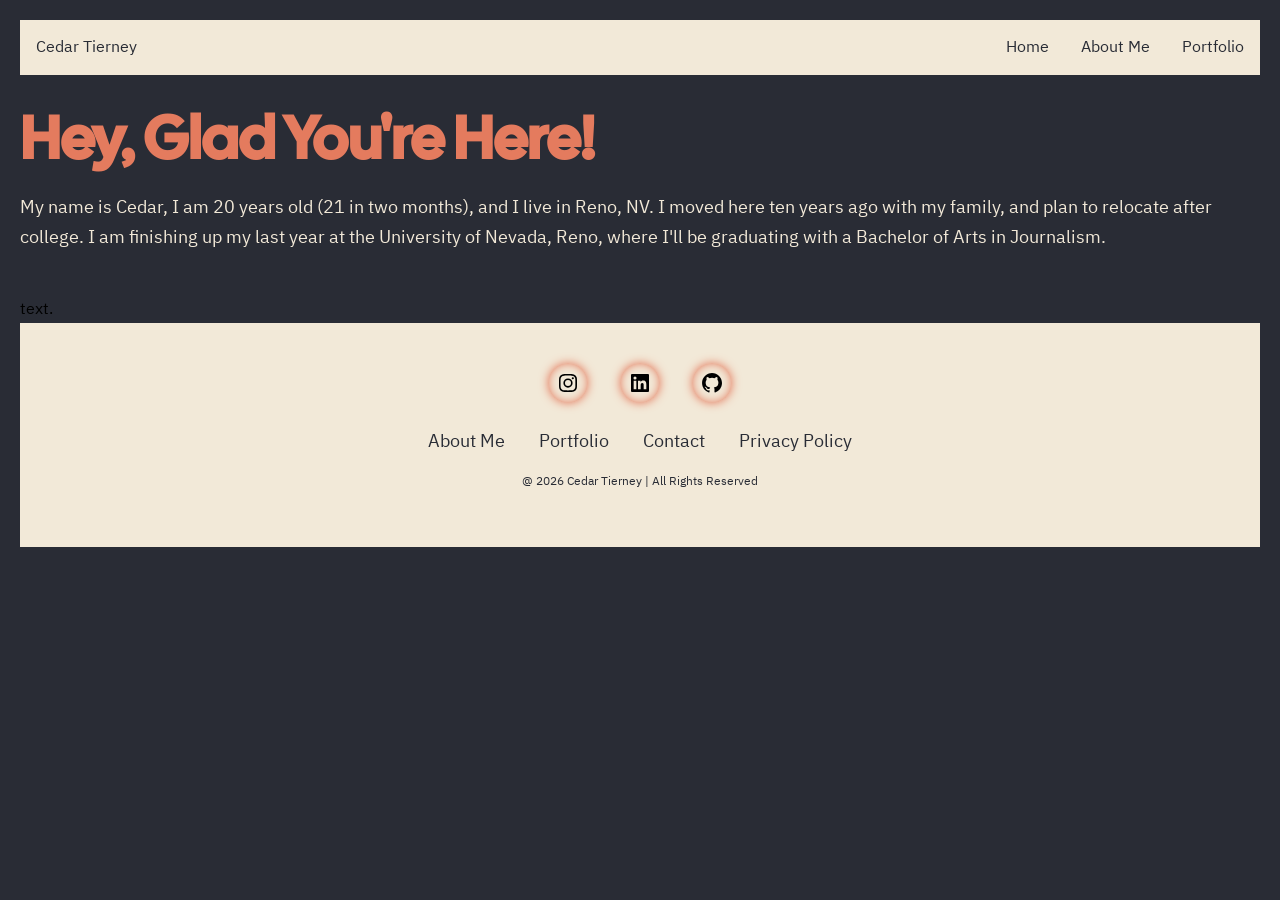
==== aboutme.html @ e987a491 "Fix image file extension from .pmg to .png" ====
<!DOCTYPE html> 
<html>
  <head>
    <title>About Me</title>
    <link rel="preconnect" href="https://fonts.googleapis.com">
<link rel="preconnect" href="https://fonts.gstatic.com" crossorigin>
<link href="https://fonts.googleapis.com/css2?family=Cal+Sans&family=IBM+Plex+Sans+Thai+Looped:wght@400;500;700&display=swap" rel="stylesheet">
    <link rel="stylesheet" href="style.css">
  </head>
  <body>
     <nav aria-label="Main navigation">
        <span class="nav-brand">Cedar Tierney</span>
        <ul>
            <li><a href="index.html">Home</a></li>
            <li><a href="aboutme.html">About Me</a></li>
            <li><a href="portfolio.html">Portfolio</a></li>
        </ul>
    </nav>

 <h1 class="mobile-center-heading">Hey, <span> Glad <span> You're <span> Here!</span></h1>
   <div class="about-content"> 
     <p>My name is Cedar, I am 20 years old (21 in two months), and I live in Reno, NV. I moved here ten years ago with my family, and plan to relocate after college. I am finishing up my last year at the University of Nevada, Reno, where I'll be graduating with a Bachelor of Arts in Journalism.<p>
       <div class="image-box">
  <img src="images/profile-about-me.png" alt="">
  <figcaption>text.</figcaption>
</figure>

       </div>
    
    <footer class="footer">

            <div class="social">
                <a href="https://www.instagram.com/rsj_ctierney">
        <img src="images/bx-instagram.svg" alt="Instagram">
    </a>
    <a href="https://www.linkedin.com/in/cedar-tierney-rsj/">
        <img src="images/bx-linkedin-square.svg" alt="LinkedIn">
    </a>
    <a href="https://github.com/velvethyacinth">
        <img src="images/bx-github.svg" alt="GitHub">
    </a>
            </div>    
            
            <ul class="list">
                <li>
                    <a href="aboutme.html">About Me</a>
                </li> 
                 <li>
                    <a href="portfolio.html">Portfolio</a>
                </li> 
                 <li>
                    <a href="#contact-form">Contact</a>
                </li> 
                 <li>
                    <a href="#">Privacy Policy</a>
                </li> 
            </ul>    

            <p class="copyright">@ 2026 Cedar Tierney | All Rights Reserved</p>  
  </body>
</html>
---- style.css ----
/* Base page styles */
html {
  background-color: #292C35;
}
body {
  font-family: "IBM Plex Sans Thai Looped", sans-serif;
  font-weight: 400;
  margin: 20px;
  font-style: normal;
}

/* Headings */

h1 {
  font-family: "Cal Sans", sans-serif;
  font-weight: 700;
  font-size: 60px;
  font-style: normal;
  color: #e47b5e; 
  margin-top: 0;
  margin-bottom: 1rem;
}

h2 {
  font-family: "IBM Plex Sans Thai Looped", sans-serif;
  font-weight: 700;
  font-size: 18px;
  font-style: normal;
  color: #d8b94f;
}

h3{
  font-family: "IBM Plex Sans Thai Looped", sans-serif;
  font-weight: 300;
  font-size: 18px;
  font-style: normal;
  color: #f2e9d8;
}

/* Paragraphs */
p {
    color: #f2e9d8;
    font-size: 18px;
    margin-top: 0;
    margin-bottom: 1rem;
}

.grid-container {
    display: grid;
    grid-template-columns: 1fr;
    gap: 20px;
}

/* Tablet Layout (Screens 768px and up) */
@media (min-width: 768px) {
    .grid-container {
        grid-template-columns: repeat(2, 1fr); /* 2 equal columns */
    }
}

/* Desktop Layout (Screens 1024px and up) */
@media (min-width: 1024px) {
    .grid-container {
        grid-template-columns: repeat(4, 1fr); /* 4 equal columns */
    }
}

/*hero section + image*/

.home-layout {
  display: block;
}

.about-sec {
  display: grid;
  grid-template-columns: minmax(0, 1fr) minmax(0, 540px);
  gap: 32px;
  align-items: start;
}

.about-copy {
  display: flex;
  flex-direction: column;
  gap: 1rem;
}

.about-copy h1,
.about-copy p {
  margin: 0;
}

.about-copy p {
  margin-bottom: 1.5rem;
}

.about-sec .btn-box{
    grid-column: 1;
    grid-row: 3;
}

.about-sec .btn-1{
  padding: 15px 28px;
  background-color:#f2e9d8;
  color: #292c35;
  border: 2px solid transparent;
  border-radius: 8px;
  font-size: 18px;
  text-decoration: none;
  letter-spacing: 1px;
  font-weight: 600;
  transition: 0.3s ease;
  cursor: pointer;
  
}

.btn-1:hover {
    background-color: #e47b5e;
}

.about-sec .btn-2{
  padding: 15px 28px;
  background-color:#f2e9d8;
  color: #292c35;
  border: 2px solid transparent;
  border-radius: 8px;
  font-size: 18px;
  text-decoration: none;
  letter-spacing: 1px;
  font-weight: 600;
  transition: 0.3s ease;
  cursor: pointer;
}

.btn-2:hover {
    background-color: #d8b94f;
}

.img-box {
    grid-column: 2;
    grid-row: 1 / span 3;
    justify-self: center;
    width: 100%;
    max-width: 540px;
}

.img-box img {
    display: block;
    width: 100%;
    max-width: 540px;
    height: 600px;
    object-fit: cover;
}

/*featured projects header + grid*/

.featured-work h2 {
  color: #e47b5e;
  text-align: left;
  margin-top: 1rem;
  margin-bottom: 1rem;
  font-size: 36px;
}
*,
*::before,
*::after {
  box-sizing: border-box;
}
.projects-grid {
  display: grid;
  grid-template-columns: repeat(auto-fit, minmax(min(100%, 300px), 1fr));
  gap: 2rem;
}
.projects-card {
  min-width: 0;
  padding: 2rem 1rem;
  display: flex;
  flex-direction: column;
  align-items: center;
  text-align: center;
  gap: 1.5rem;
  border: 2px solid #e47b5e;
  border-radius: 2rem;
  transition: 0.3s ease-in-out;
}
.projects-card:hover {
  transform: translateY(-10px) scale(1.02);
}
.projects-card img {
  display: block;
  max-width: 100%;
  height: auto;
}
.projects-card a{
  padding: 15px 28px;
  background-color:#f2e9d8;
  color: #292c35;
  border: 2px solid transparent;
  border-radius: 8px;
  font-size: 18px;
  text-decoration: none;
  letter-spacing: 1px;
  font-weight: 600;
  transition: 0.3s ease;
  cursor: pointer;
}
.projects-card a:hover {
  border: 2px solid #d8b94f;
  background-color: #f2e9d8;
  color: #292c35;
}

/*contact me section + form*/

.contact-form h2{
  text-align: left;
  margin-top: 3em;
  margin-bottom: 1em;
  font-size: 36px;
}

.contact-form form{
  max-width: 50em;
  margin: 1rem auto;
  text-align: left;
  margin-bottom: 3em;
}

.contact-form form .input-box{
  display: flex;
  justify-content: left;
  flex-wrap: wrap;
}

.contact-form form .input-box input,
.contact-form form textarea{
  width: 100%;
  padding: 1.5em;
  font-size: 18px;
  color: #292c35;
  background: #f2e9d8;
  border-radius: .8rem;
  margin: 1rem 0;
  resize: none;
}
.btn-6 {
    display: inline-block;
    width: auto;
    padding: 12px 28px;
    border: 0;
    border-radius: 0.8rem;
    background-color: #f2e9d8;
    color: #292c35;
    font-size: 18px;
    cursor: pointer;
}

.btn-6:hover {
    background-color: #d8b94f;
}

/*footer section*/

.footer{
  position: relative;
  bottom: 0;
  width: 100%;
  padding: 40px 0;
  background-color: #f2e9d8;
}
.footer .social{
  display: flex;
  justify-content: center;
  align-items: center;
  gap: 16px;
  text-align: center;
  padding-bottom: 25px;
  color: #292c35;
}
.footer .social a{
  font-size: 24px;
  color: #292c35;
  border: 2px sold #e47b5e;
  width: 40px;
  height: 40px;
  line-height: 38px;
  display: flex;
  align-items: center;
  justify-content: center;
  border-radius: 50%;
  margin: 0 8px;
  box-shadow: inset 0 0 10px #e47b5e, 0 0 10px #e47b5e;
  transition: 0.3s ease;
}
.footer .social a:hover{
  transform: scale(1.2)translateY(-10px);
  color: #e47b5e;
  border: 2px solid #e47b5e;
}
.footer .social img {
  display: block;
  width: 24px;
  height: 24px;
}
.footer ul{
  margin-top: 0;
  padding: 0;
  font-size: 18px;
  line-height: 1.6;
  margin-bottom: 0;
  text-align: center;
}
.footer ul li a{
  color: #292c35;
  text-decoration: none;
  border-botton: 3px solid transparent;
  transition: 0.3s ease;
}
.footer ul li a:hover{
  border-bottom: 3px solid #e47b5e;
}
.footer ul li{
  display: inline-block;
  padding: 0 15px;
}
.footer .copyright{
  margin-top: 15px;
  text-align: center;
  font-size: 12px;
  color: #292c35;
}
  
/* Tablet & Desktop Layout (600px and up) */
@media (min-width: 600px) {
    .mobile-center-heading {
        grid-area: 1 / span 6;
    }
    .section {
        grid-area: 2 / span 1;
    }
}

/* Mobile Layout Fixes (767px and down) */
@media (max-width: 767px) {
    .about-sec {
        grid-template-columns: minmax(0, 1fr);
    }
    .about-sec > h1,
    .about-sec > p,
    .about-sec > .btn-box,
    .img-box {
        grid-column: 1;
        grid-row: auto;
    }
    .mobile-center-heading {
        text-align: center;
        display: block;
        padding-left: 15px;
        padding-right: 15px;
        margin-bottom: 20px;
    }
}

/* Device Orientation Font Size Adjustment */
@media (orientation: portrait) {
    body {
        font-size: 18px;
    }
}

/*grid display of all projects on porfolio.html*/

/* portfolio collection */

.portfolio-collection {
  display: flex;
  flex-direction: column;
  gap: 28px;
  padding: 64px 48px;
  margin-bottom: 48px;
  background: #292c35;
  border-block: 2px solid #292c35;
  color: #f2e9d8;
  font-family: "IBM Plex Sans Thai Looped", sans-serif;
}

.portfolio-collection .portfolio-grid {
  display: grid;
  grid-template-columns: repeat(auto-fit, minmax(min(260px, 100%), 1fr));
  gap: 28px;
}

.portfolio-heading {
  display: flex;
  flex-direction: column;
  gap: 8px;
}

/* filter buttons */

.portfolio-filters {
  display: flex;
  flex-wrap: wrap;
  gap: 10px;
  margin-bottom: 48px;
}

.portfolio-filters button {
  min-height: 44px;
  padding: 0 18px;
  border: 2px solid #141414;
  border-radius: 999px;
  background: #fff;
  color: #141414;
  font: inherit;
  font-weight: 700;
  cursor: pointer;
}

.portfolio-filters button[aria-pressed="true"] {
  background: #141414;
  color: #fff;
}

.portfolio-filters button:focus-visible,
.portfolio-card a:focus-visible {
  outline: 3px solid #715b00;
  outline-offset: 4px;
}

/* responsive project grid */

.portfolio-grid {
  display: grid;
  grid-template-columns: repeat(auto-fit, minmax(min(260px, 100%), 1fr));
  gap: 28px;
}

.portfolio-card {
  min-width: 0;
  transition: 0.3s ease-in-out;
}

.portfolio-card a {
  display: flex;
  height: 100%;
  flex-direction: column;
  gap: 12px;
  margin-bottom: 48px;
  color: inherit;
  transition: 0.3s ease;
  text-decoration: none;
}

.portfolio-thumb {
  display: flex;
  aspect-ratio: 4 / 3;
  align-items: center;
  justify-content: center;
  overflow: hidden;
  padding: 16px;
  border: 2px dashed #6f6f6b;
  background: #e0e0dc;
  color: #4a4a4a;
  text-align: center;
}

.portfolio-thumb img {
  width: 100%;
  height: 100%;
  object-fit: cover;
}

.portfolio-card a:hover .portfolio-thumb,
.portfolio-card a:focus-visible .portfolio-thumb {
  transition: 0.3s ease-in-out;
  border-style: solid;
}

.portfolio-card:hover {
  transform: translateY(-10px) scale(1.02);
}

.portfolio-card h3 {
  margin: 0;
  font-family: "Cal Sans", sans-serif;
  font-size: 22px;
}

.portfolio-card-meta {
  color: #f2e9d8;
}

@media (max-width: 600px) {
  .portfolio-collection {
    padding: 48px 20px;
  }
}

@media (prefers-reduced-motion: reduce) {
  .portfolio-thumb {
    transition: none;
  }
}

 


 
 

 
 



/* Horizontal Navigation Bar */
nav {
    display: flex;
    align-items: center;
    justify-content: space-between;
    background-color: #f2e9d8;
    margin-bottom: 1.5rem;
}
.nav-brand {
    color: #292c35;
    padding: 14px 16px;
    margin-right: auto;
}

nav ul {
    display: flex;
    align-items: center;
    list-style: none;
    background: transparent;
    margin: 0;
    padding: 0;
    flex-wrap: wrap;
}

nav li {
    float: none;
}

nav a:link,
nav a:visited {
    display: block;
    padding: 14px 16px;
    color: #292c35;
    text-decoration: none;
}

nav a:hover,
nav a:active {
    color: #f2e9d8;
    background-color: #292c35;
    text-decoration: none;
}
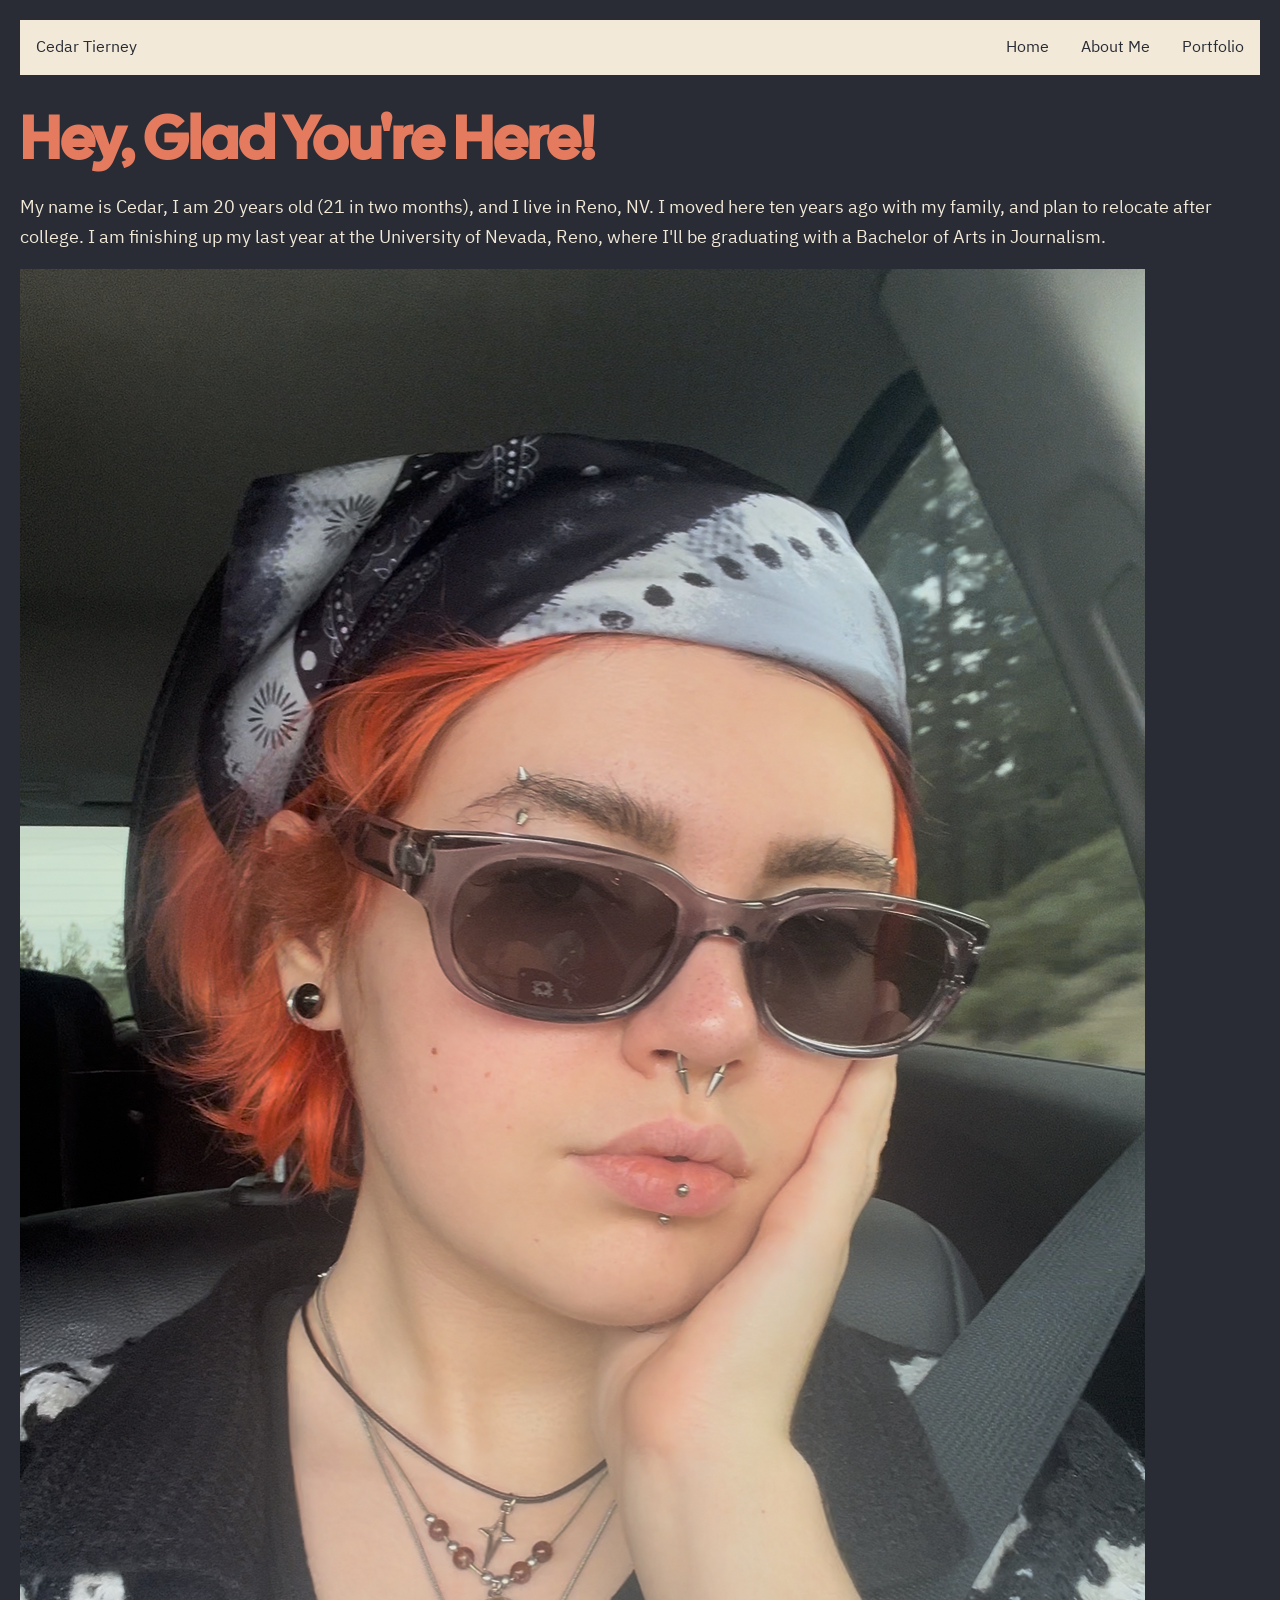
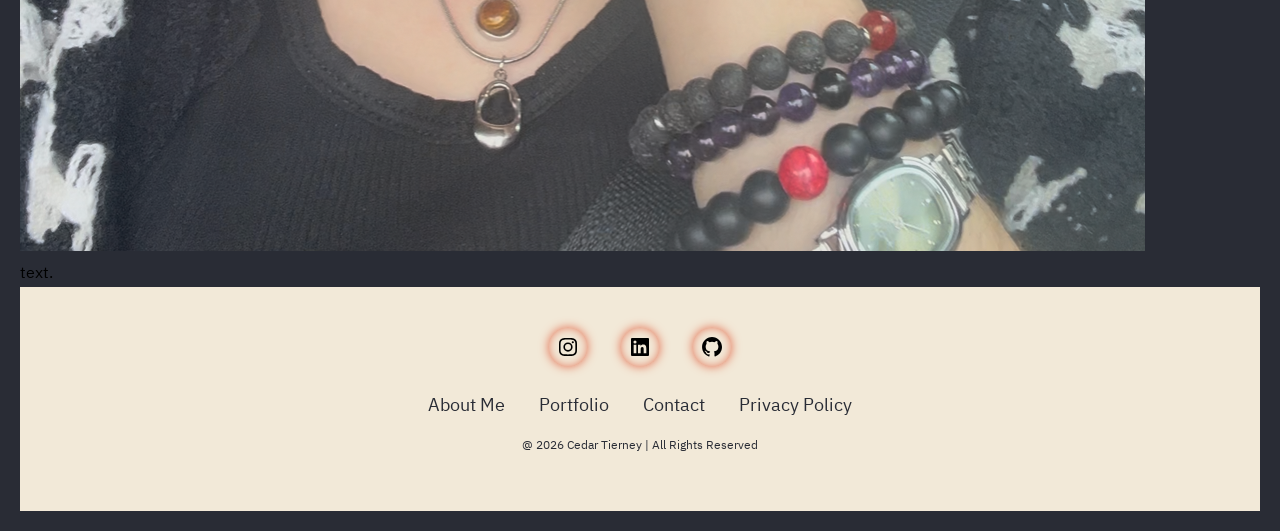
==== commit f41a0bec: "Fix image file extension in aboutme.html" ====
--- a/aboutme.html
+++ b/aboutme.html
@@ -21,9 +21,9 @@
    <div class="about-content"> 
      <p>My name is Cedar, I am 20 years old (21 in two months), and I live in Reno, NV. I moved here ten years ago with my family, and plan to relocate after college. I am finishing up my last year at the University of Nevada, Reno, where I'll be graduating with a Bachelor of Arts in Journalism.<p>
        <div class="image-box">
-  <img src="images/profile-about-me.png" alt="">
+  <img src="images/profile-about-me.PNG" alt="">
   <figcaption>text.</figcaption>
-</figure>
+       </div>
 
        </div>
     
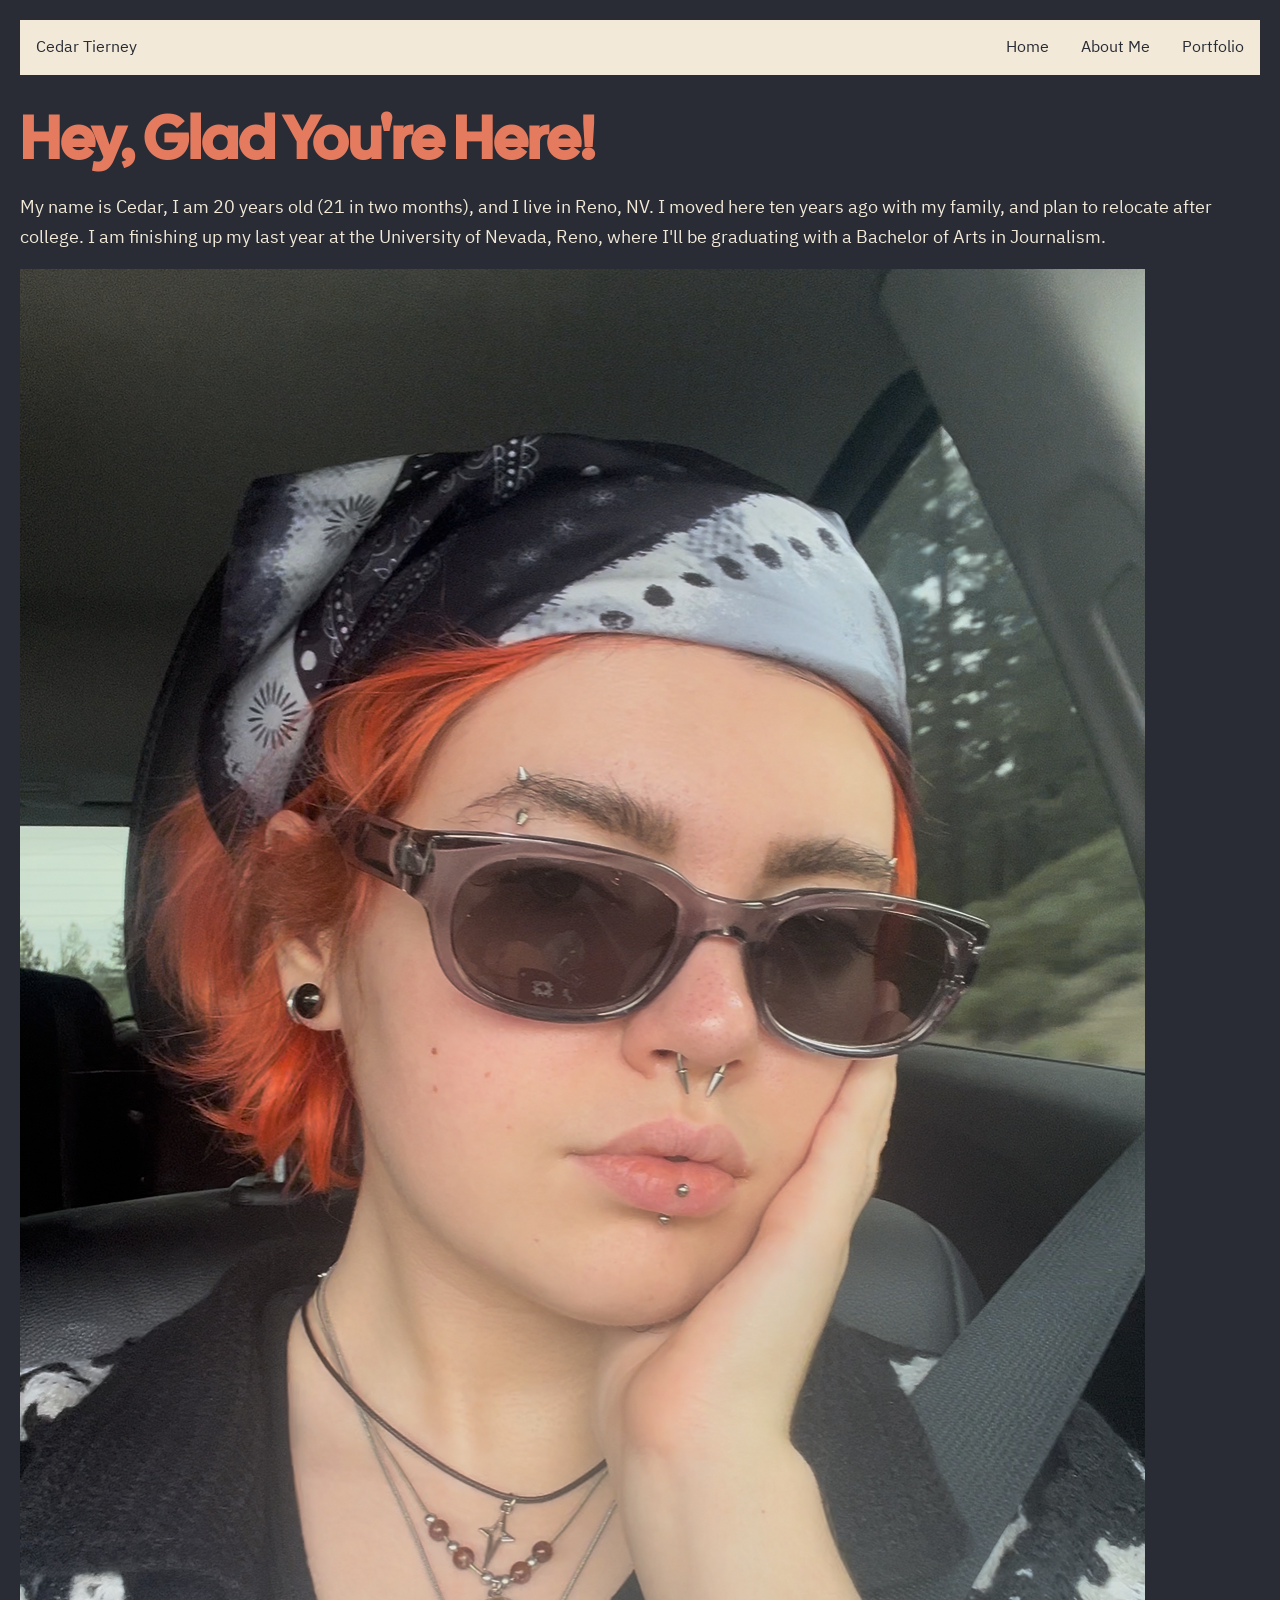
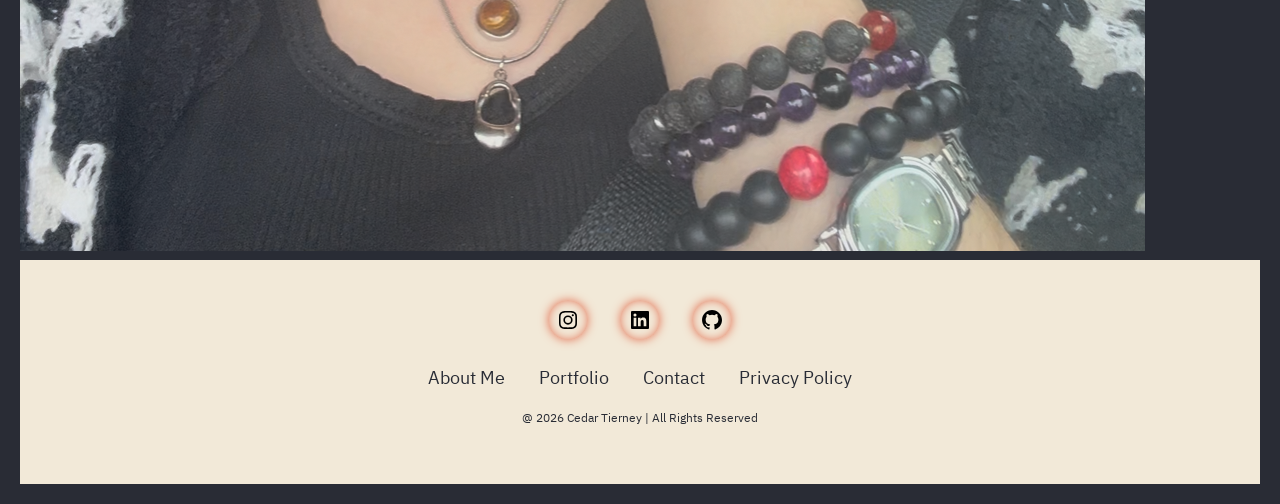
==== commit 5c29ad04: "Refactor profile image section in aboutme.html Updated the profile image section with new class name" ====
--- a/aboutme.html
+++ b/aboutme.html
@@ -20,12 +20,10 @@
  <h1 class="mobile-center-heading">Hey, <span> Glad <span> You're <span> Here!</span></h1>
    <div class="about-content"> 
      <p>My name is Cedar, I am 20 years old (21 in two months), and I live in Reno, NV. I moved here ten years ago with my family, and plan to relocate after college. I am finishing up my last year at the University of Nevada, Reno, where I'll be graduating with a Bachelor of Arts in Journalism.<p>
-       <div class="image-box">
-  <img src="images/profile-about-me.PNG" alt="">
-  <figcaption>text.</figcaption>
-       </div>
+       <div class="about-profile-image-box">
+  <img src="images/profile-about-me.PNG" alt="Cedar">
+</div>
 
-       </div>
     
     <footer class="footer">
 
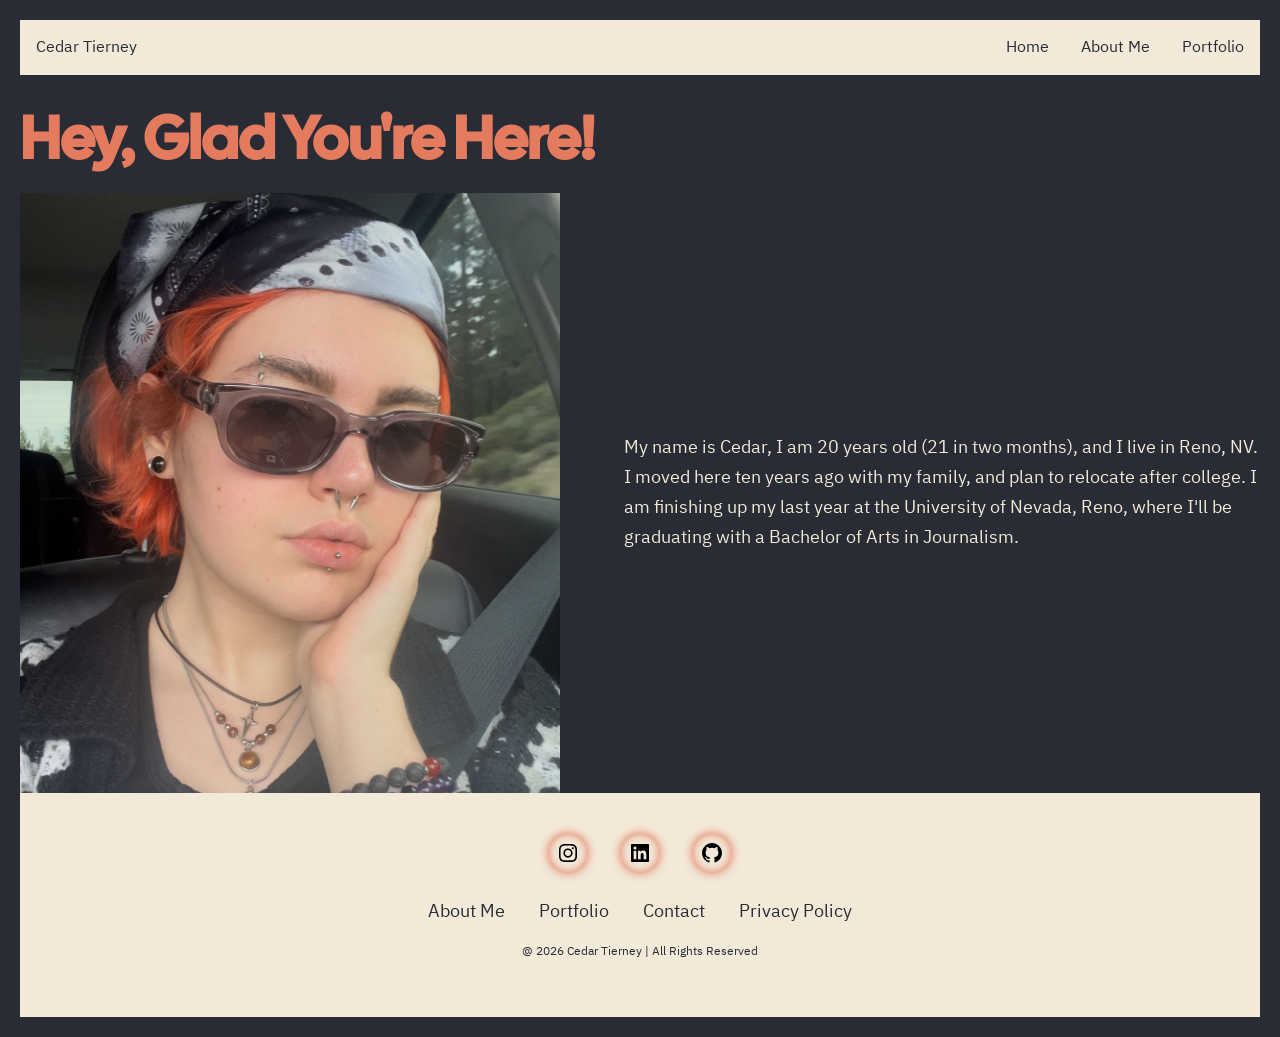
==== commit b0561b2e: "Refactor aboutme.html for improved structure" ====
--- a/aboutme.html
+++ b/aboutme.html
@@ -18,12 +18,19 @@
     </nav>
 
  <h1 class="mobile-center-heading">Hey, <span> Glad <span> You're <span> Here!</span></h1>
-   <div class="about-content"> 
-     <p>My name is Cedar, I am 20 years old (21 in two months), and I live in Reno, NV. I moved here ten years ago with my family, and plan to relocate after college. I am finishing up my last year at the University of Nevada, Reno, where I'll be graduating with a Bachelor of Arts in Journalism.<p>
-       <div class="about-profile-image-box">
-  <img src="images/profile-about-me.PNG" alt="Cedar">
+
+<div class="about-content">
+  <div class="about-profile-image-box">
+    <img src="images/profile-about-me.PNG" alt="Cedar">
+  </div>
+
+  <p>
+    My name is Cedar, I am 20 years old (21 in two months), and I live in Reno, NV.
+    I moved here ten years ago with my family, and plan to relocate after college.
+    I am finishing up my last year at the University of Nevada, Reno, where I'll be
+    graduating with a Bachelor of Arts in Journalism.
+  </p>
 </div>
-
     
     <footer class="footer">
 
--- a/style.css
+++ b/style.css
@@ -502,7 +502,49 @@
   }
 }
 
- 
+/*photo for aboutme.html page*/
+
+.about-content {
+  display: grid;
+  grid-template-columns: minmax(0, 540px) minmax(0, 1fr);
+  align-items: center;
+  gap: clamp(24px, 5vw, 64px);
+}
+
+.about-profile-image-box {
+  grid-column: 1;
+  width: 100%;
+  max-width: 540px;
+  justify-self: center;
+}
+
+.about-profile-image-box img {
+  display: block;
+  width: 100%;
+  height: 600px;
+  object-fit: cover;
+}
+
+.about-content > p {
+  grid-column: 2;
+  margin: 0;
+}
+
+@media (max-width: 767px) {
+  .about-content {
+    grid-template-columns: minmax(0, 1fr);
+  }
+
+  .about-profile-image-box,
+  .about-content > p {
+    grid-column: 1;
+  }
+
+  .about-profile-image-box img {
+    height: auto;
+    max-height: 600px;
+  }
+}
 
 
  
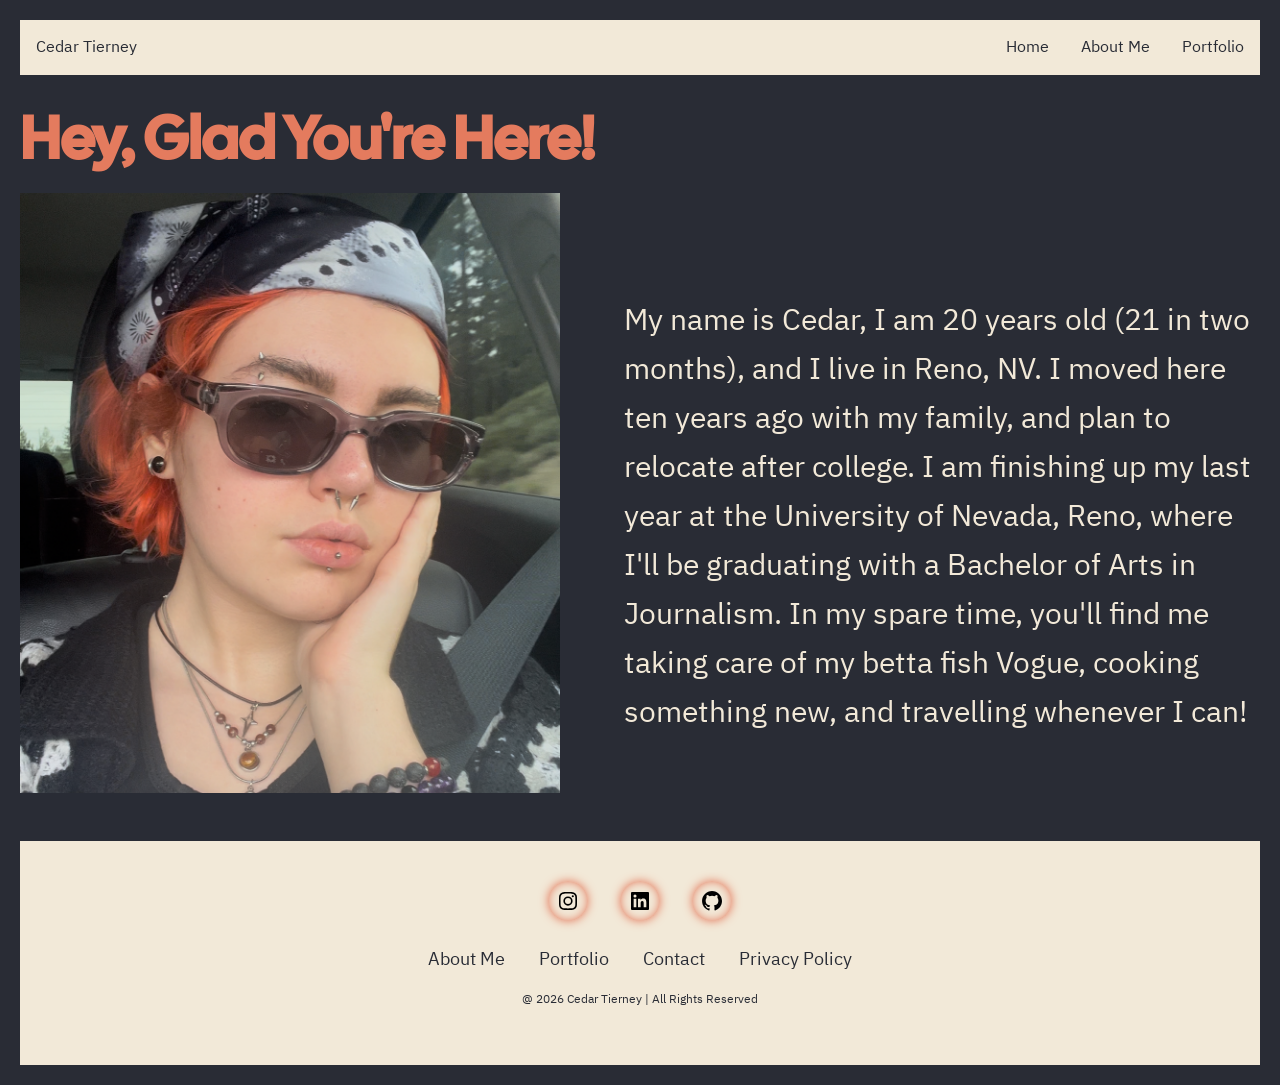
==== commit af94faae: "Update aboutme.html with personal interests Added personal interests and hobbies to about me section" ====
--- a/aboutme.html
+++ b/aboutme.html
@@ -28,7 +28,9 @@
     My name is Cedar, I am 20 years old (21 in two months), and I live in Reno, NV.
     I moved here ten years ago with my family, and plan to relocate after college.
     I am finishing up my last year at the University of Nevada, Reno, where I'll be
-    graduating with a Bachelor of Arts in Journalism.
+    graduating with a Bachelor of Arts in Journalism. In my spare time, you'll find
+    me taking care of my betta fish Vogue, cooking something new, and travelling 
+    whenever I can!
   </p>
 </div>
     
--- a/style.css
+++ b/style.css
@@ -1,4 +1,4 @@
-/* Base page styles */
+/* base */
 html {
   background-color: #292C35;
 }
@@ -9,7 +9,7 @@
   font-style: normal;
 }
 
-/* Headings */
+/* headings */
 
 h1 {
   font-family: "Cal Sans", sans-serif;
@@ -37,7 +37,7 @@
   color: #f2e9d8;
 }
 
-/* Paragraphs */
+/* paragraphs */
 p {
     color: #f2e9d8;
     font-size: 18px;
@@ -516,6 +516,7 @@
   width: 100%;
   max-width: 540px;
   justify-self: center;
+  margin-bottom: 48px;
 }
 
 .about-profile-image-box img {
@@ -528,6 +529,7 @@
 .about-content > p {
   grid-column: 2;
   margin: 0;
+  font-size: 30px;
 }
 
 @media (max-width: 767px) {
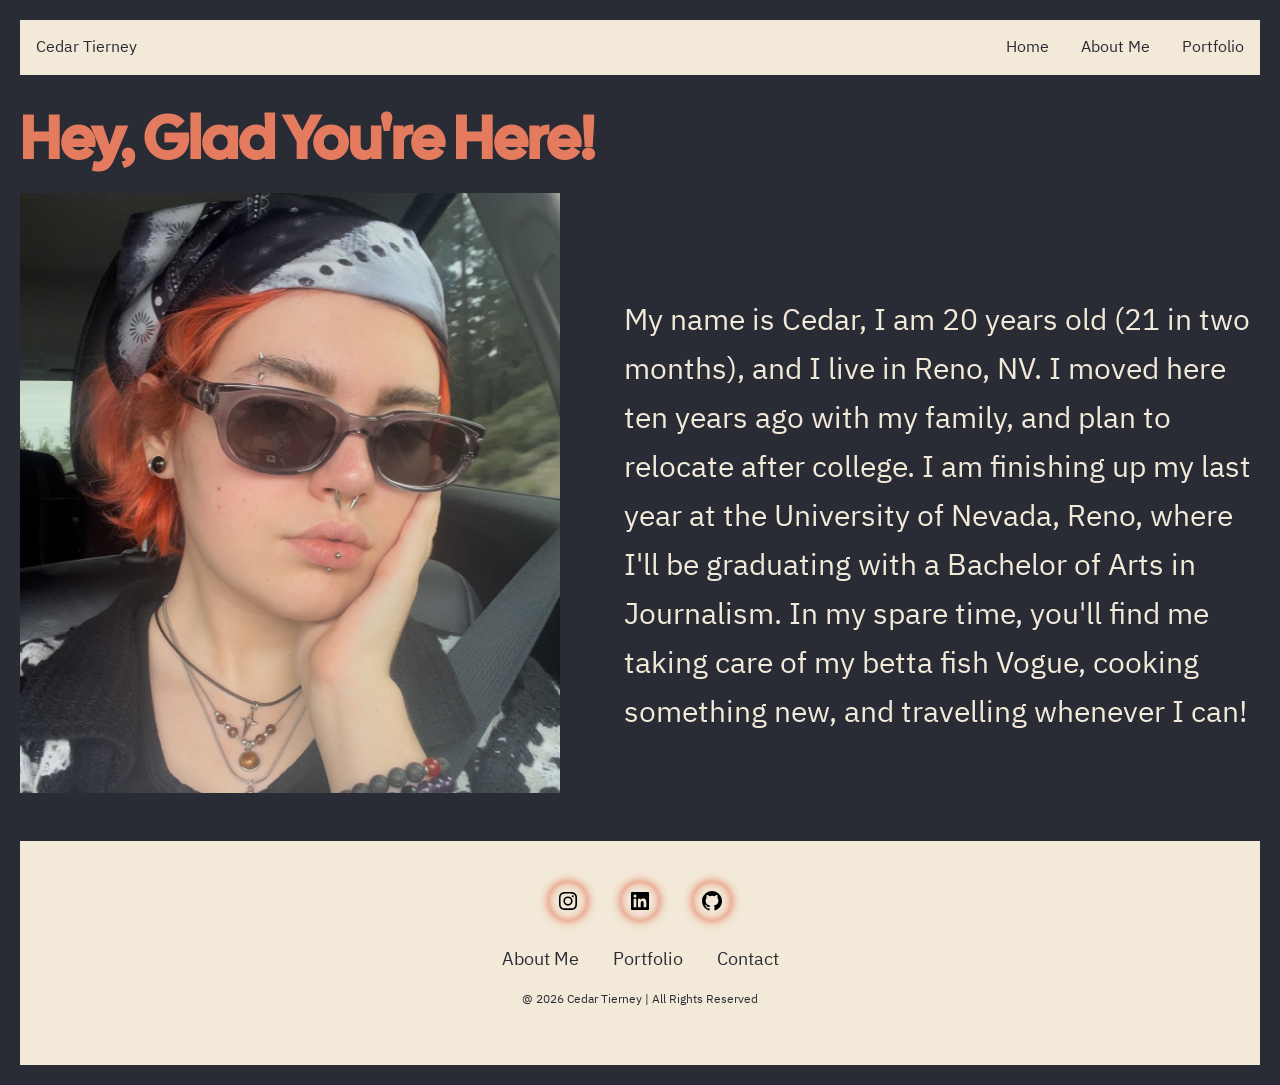
==== commit 1b4b9e76: "Remove Privacy Policy link from aboutme.html Removed the Privacy Policy link from the navigation." ====
--- a/aboutme.html
+++ b/aboutme.html
@@ -57,10 +57,7 @@
                 </li> 
                  <li>
                     <a href="#contact-form">Contact</a>
-                </li> 
-                 <li>
-                    <a href="#">Privacy Policy</a>
-                </li> 
+                </li>  
             </ul>    
 
             <p class="copyright">@ 2026 Cedar Tierney | All Rights Reserved</p>  
--- a/style.css
+++ b/style.css
@@ -409,16 +409,16 @@
   padding: 0 18px;
   border: 2px solid #141414;
   border-radius: 999px;
-  background: #fff;
-  color: #141414;
+  background: #f2e9d8;
+  color: #292c35;
   font: inherit;
   font-weight: 700;
   cursor: pointer;
 }
 
 .portfolio-filters button[aria-pressed="true"] {
-  background: #141414;
-  color: #fff;
+  background: #e47b5e;
+  color: #292c35;
 }
 
 .portfolio-filters button:focus-visible,
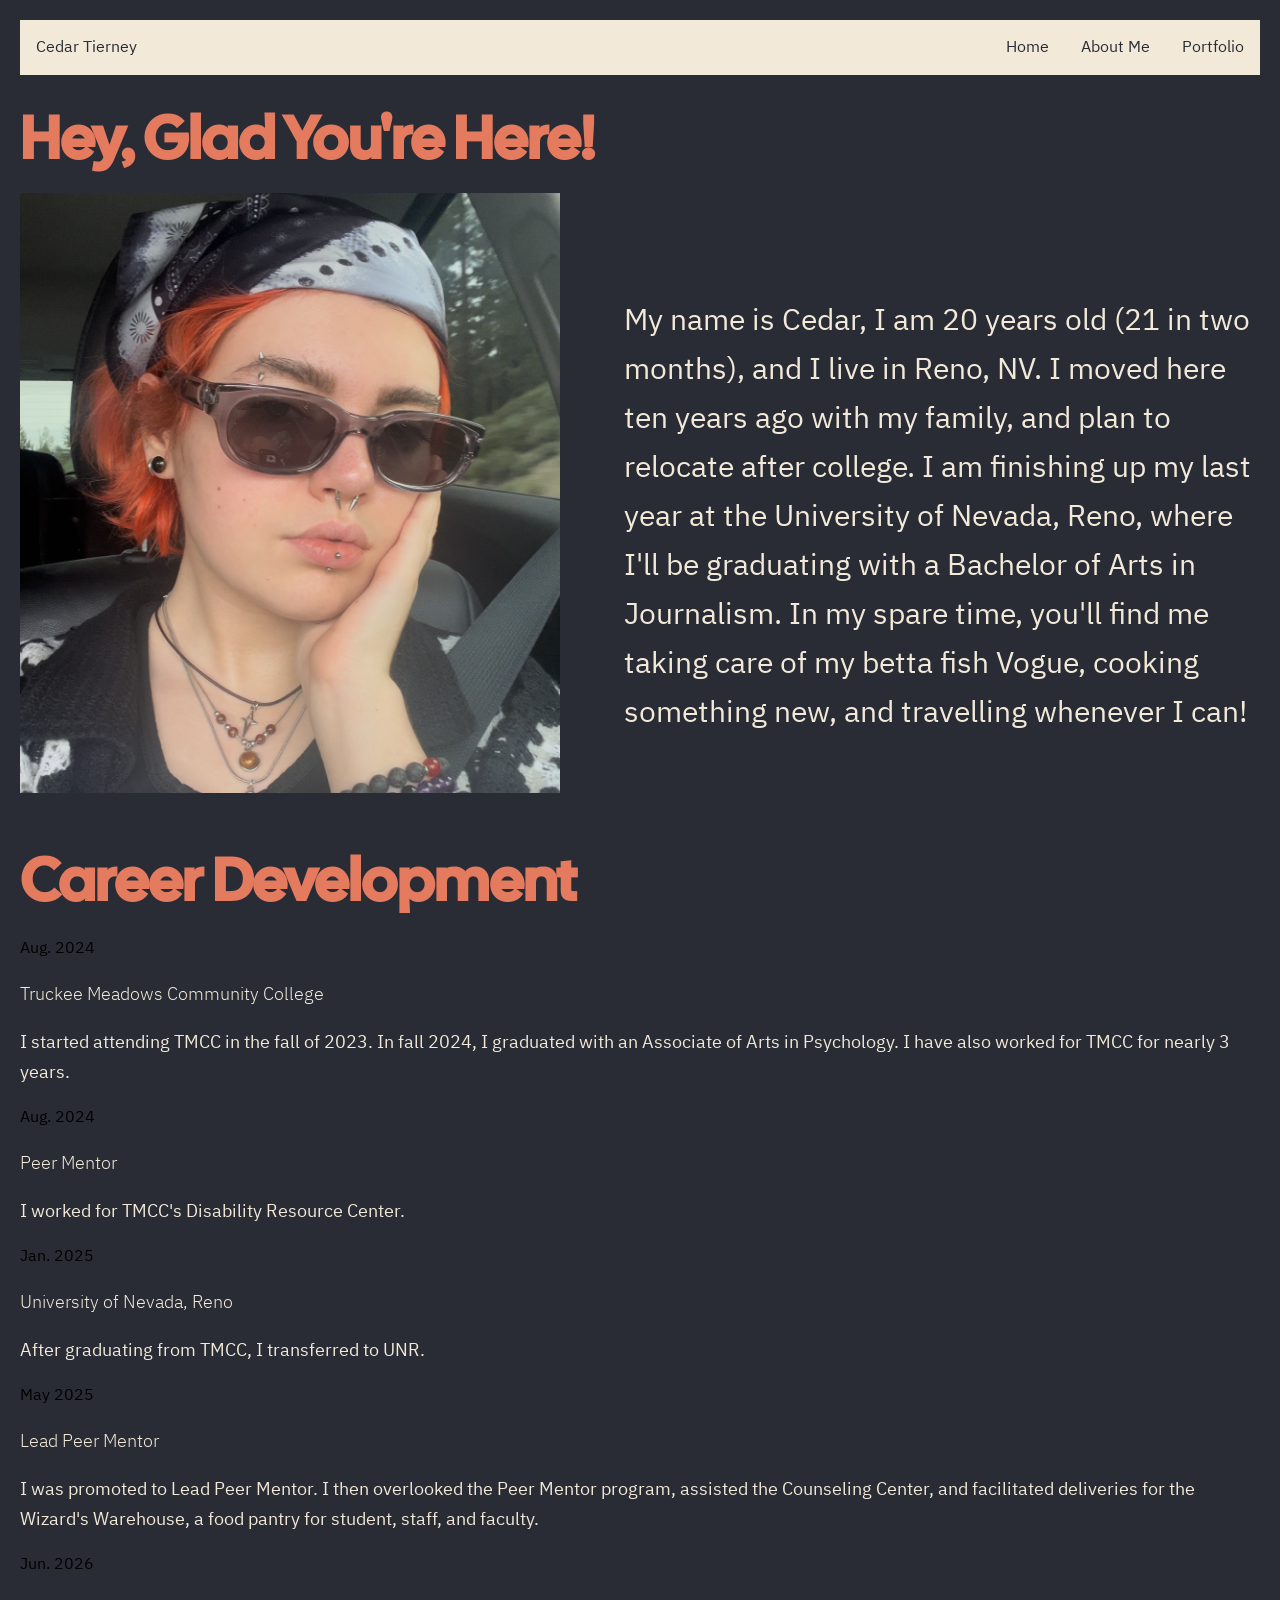
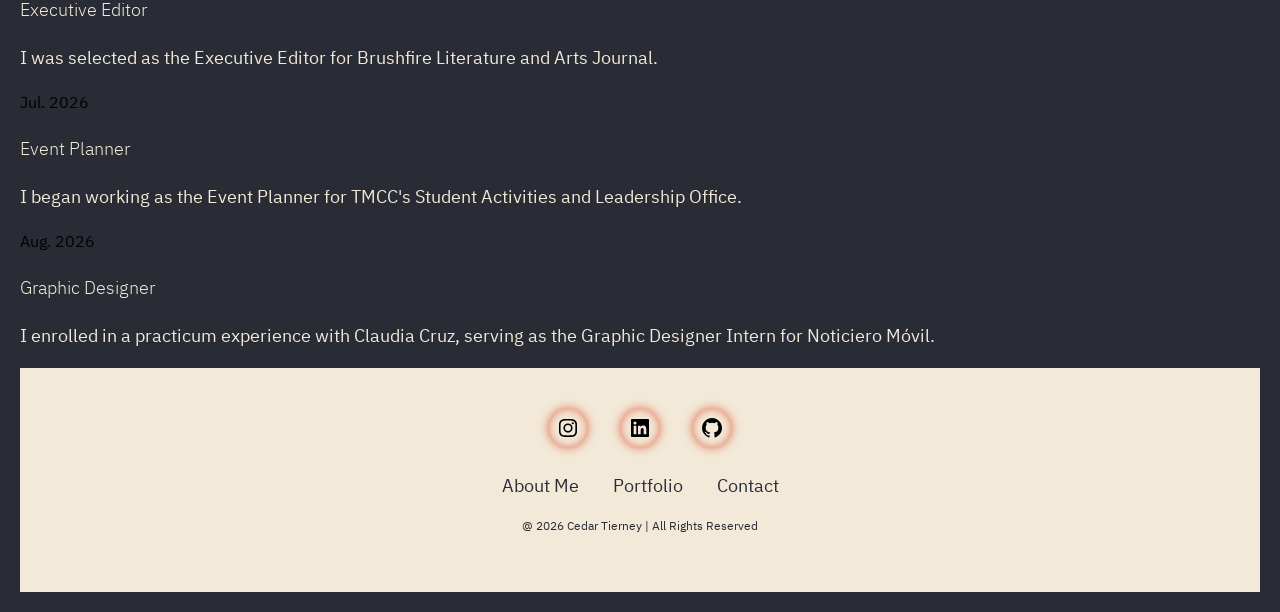
==== commit 79120344: "Add career development timeline to aboutme.html Added a career development timeline section with mul" ====
--- a/aboutme.html
+++ b/aboutme.html
@@ -33,6 +33,100 @@
     whenever I can!
   </p>
 </div>
+
+ <section class= "timeline">
+   <h1 class= "timeline-header">Career Development</h1>  
+
+   <div class= "timeline-items">
+     
+     <div class= "timeline-item">
+
+       <div class= "timeline-dot"></div>  
+       <div class= "timeline-date">Aug. 2024</div>  
+       <div class= "timeline-content">
+
+         <h3>Truckee Meadows Community College</h3>
+         <p>I started attending TMCC in the fall of 2023. In fall 2024,
+         I graduated with an Associate of Arts in Psychology. I have 
+         also worked for TMCC for nearly 3 years.</p>  
+       </div>  
+     </div>  
+     
+     <div class= "timeline-item">
+
+       <div class= "timeline-dot"></div>  
+       <div class= "timeline-date">Aug. 2024</div>  
+       <div class= "timeline-content">
+
+         <h3>Peer Mentor</h3>
+         <p>I worked for TMCC's Disability Resource Center.</p>  
+       </div>
+     </div>
+
+     <div class= "timeline-item">
+
+       <div class= "timeline-dot"></div>  
+       <div class= "timeline-date">Jan. 2025</div>  
+       <div class= "timeline-content">
+
+         <h3>University of Nevada, Reno</h3>
+         <p>After graduating from TMCC, I transferred to UNR.</p>  
+       </div>
+     </div>
+
+     <div class= "timeline-item">
+
+       <div class= "timeline-dot"></div>  
+       <div class= "timeline-date">May 2025</div>  
+       <div class= "timeline-content">
+
+         <h3>Lead Peer Mentor</h3>
+         <p>I was promoted to Lead Peer Mentor. I then overlooked the 
+         Peer Mentor program, assisted the Counseling Center, and 
+         facilitated deliveries for the Wizard's Warehouse,
+         a food pantry for student, staff, and faculty.</p>  
+       </div>
+     </div>
+
+       <div class= "timeline-item">
+
+       <div class= "timeline-dot"></div>  
+       <div class= "timeline-date">Jun. 2026</div>  
+       <div class= "timeline-content">
+
+         <h3>Executive Editor</h3>
+         <p>I was selected as the Executive Editor for
+           Brushfire Literature and Arts Journal.</p>  
+       </div>
+     </div>
+
+      <div class= "timeline-item">
+
+       <div class= "timeline-dot"></div>  
+       <div class= "timeline-date">Jul. 2026</div>  
+       <div class= "timeline-content">
+
+         <h3>Event Planner</h3>
+         <p>I began working as the Event Planner for TMCC's 
+           Student Activities and Leadership Office.</p>  
+       </div>
+     </div>
+
+       <div class= "timeline-item">
+
+       <div class= "timeline-dot"></div>  
+       <div class= "timeline-date">Aug. 2026</div>  
+       <div class= "timeline-content">
+
+         <h3>Graphic Designer</h3>
+         <p>I enrolled in a practicum experience with Claudia Cruz, 
+         serving as the Graphic Designer Intern for Noticiero Móvil.</p>  
+       </div>
+     </div>
+   </div>  
+
+ </section>  
+     
     
     <footer class="footer">
 
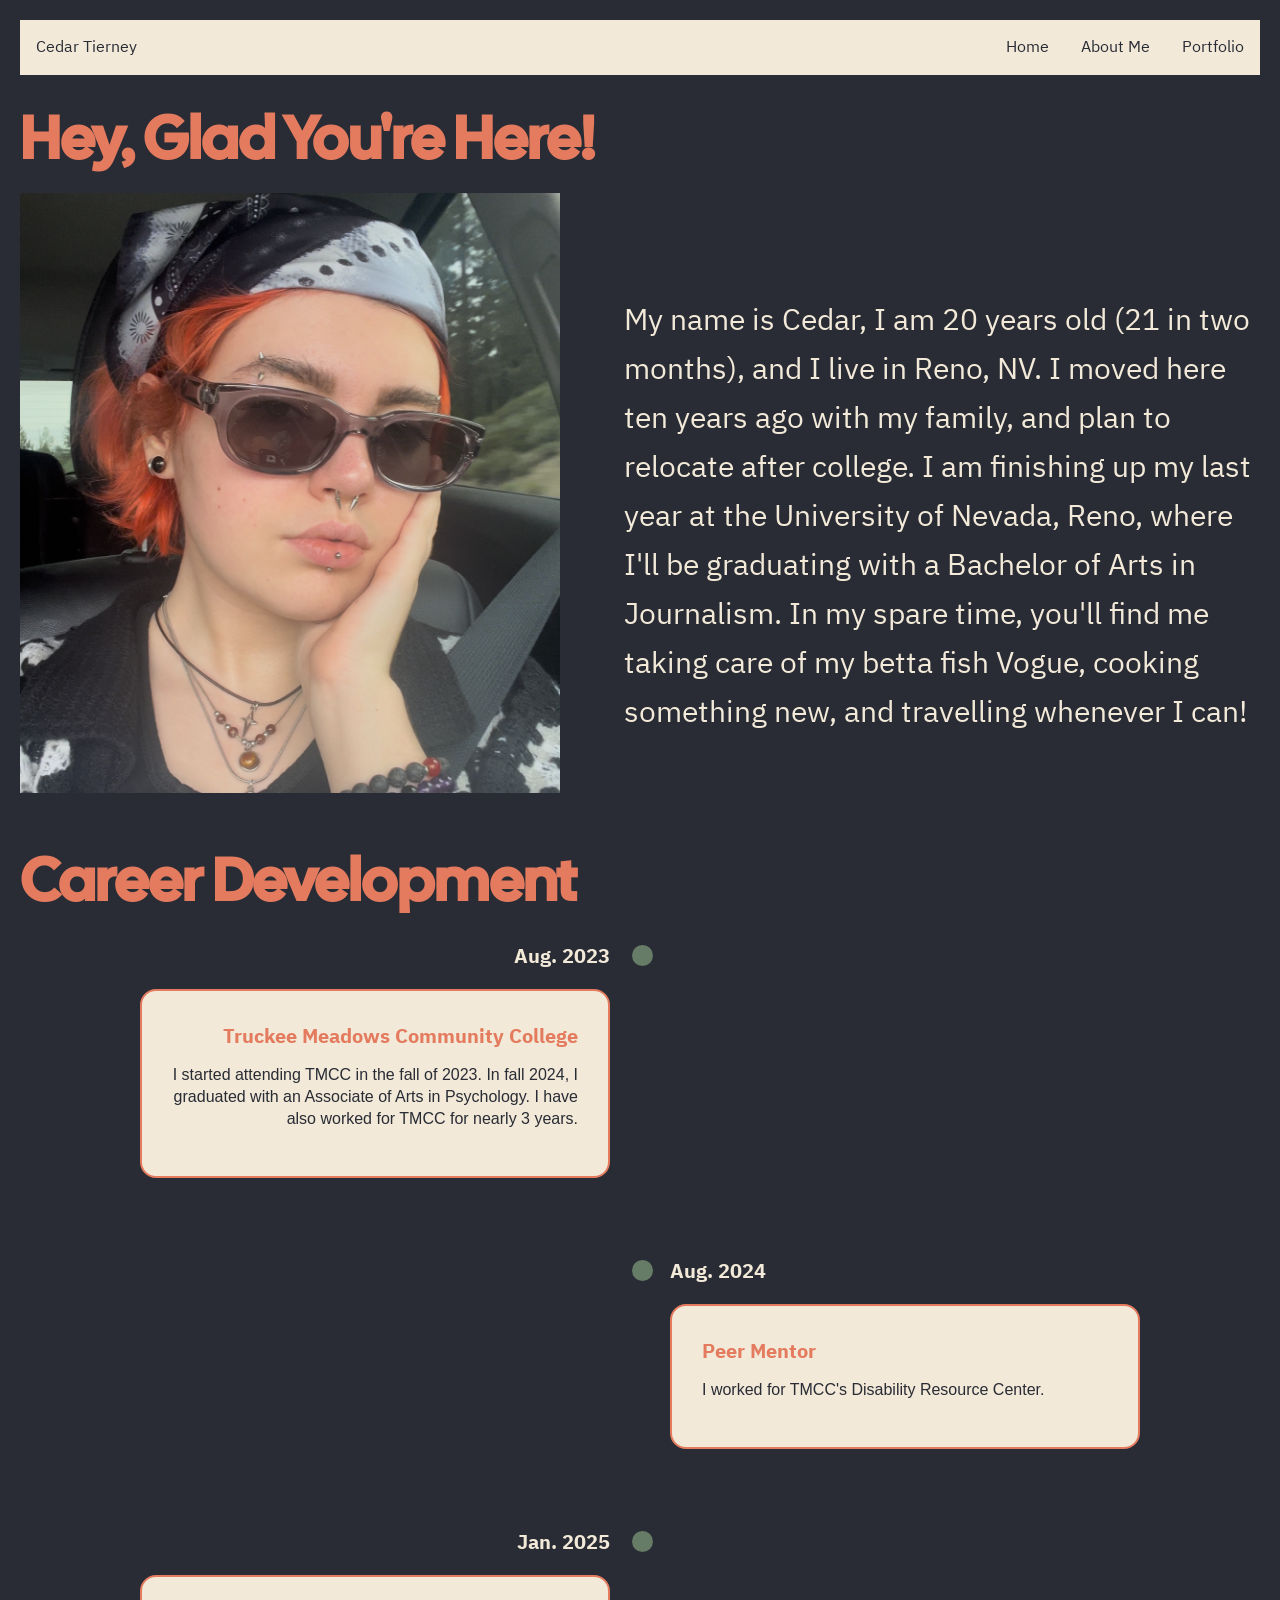
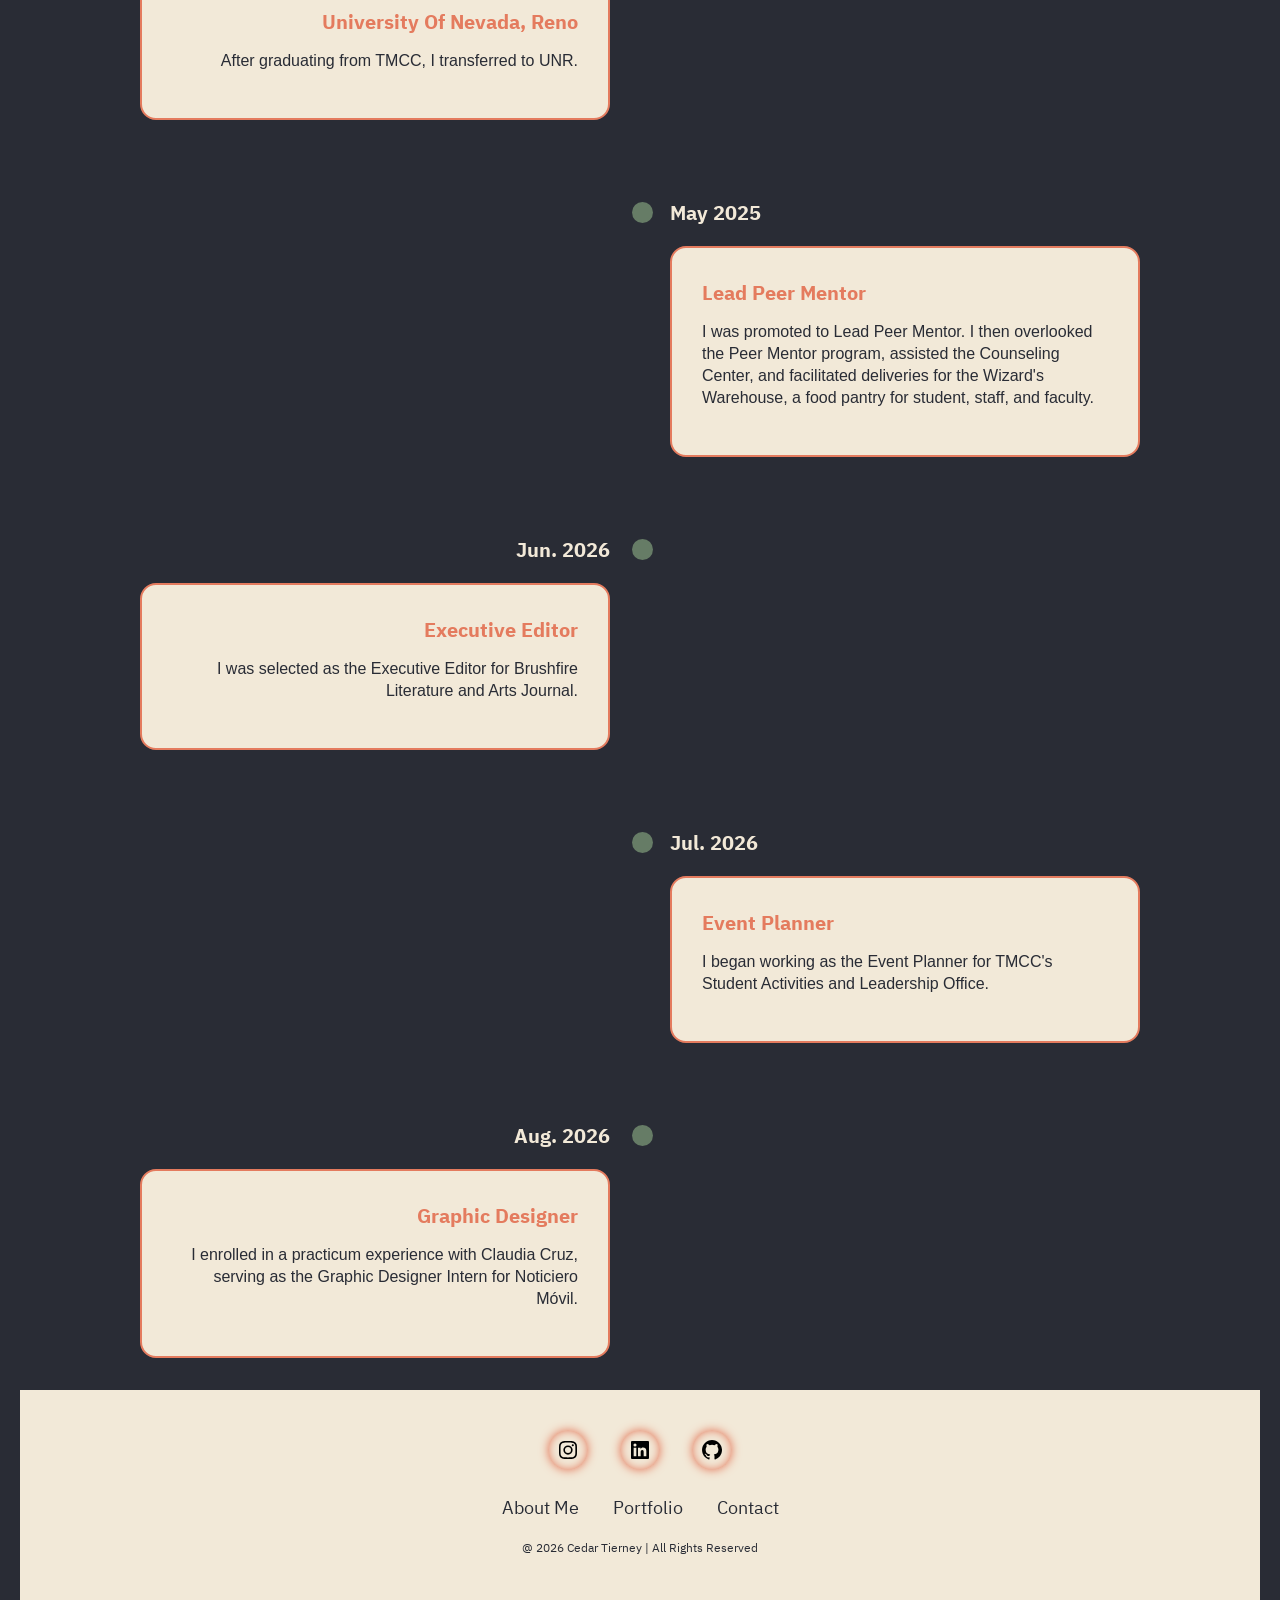
==== commit e84501d0: "Update timeline date from Aug. 2024 to Aug. 2023" ====
--- a/aboutme.html
+++ b/aboutme.html
@@ -42,7 +42,7 @@
      <div class= "timeline-item">
 
        <div class= "timeline-dot"></div>  
-       <div class= "timeline-date">Aug. 2024</div>  
+       <div class= "timeline-date">Aug. 2023</div>  
        <div class= "timeline-content">
 
          <h3>Truckee Meadows Community College</h3>
--- a/style.css
+++ b/style.css
@@ -548,9 +548,99 @@
   }
 }
 
-
+/*career timeline for aboutme.html*/
+
+.timeline-section {
+  background: #292c35;
+  padding: 100px 15px;
+}
+
+.timeline-section h2 {
+  margin-botton: 5rem;
+}
+
+.timeline-items {
+  max-width: 1000px;
+  margin: auto;
+  display: flex;
+  flex-wrap: wrap;
+  position: relative;
+}
+
+.timeline-items::before {
+  content: '';
+  position: absolute;
+  width: 5px;
+  height: 100%;
+  background-color: #292c35;
+  left: calc(50% - 1px);
+}
+
+.timeline-item{
+  margin-bottom: 40px;
+  width: 100%;
+  position: relative;
+}
+
+.timeline-item:last-child{
+  margin-bottom: 0;
+}
+
+.timeline-item:nth-child(odd){
+  padding-right: calc(50% + 30px);
+  text-align: right;
+}
+
+.timeline-item:nth-child(even){
+  padding-left: calc(50% + 30px);
+}
  
- 
+.timeline-dot{
+  height: 21px;
+  width: 21px;
+  background-color: #667c66;
+  position: absolute;
+  left: calc(50% - 8px);
+  border-radius: 50%;
+  top: 10px;
+}
+
+.timeline-date{
+  font-size: 20px;
+  font-weight: 700;
+  color: #f2e9d8;
+  margin: 6px 0 15px;
+}
+
+.timeline-content{
+  background-color: #f2e9d8;
+  border: 2px solid #e47b5e;
+  padding: 30px;
+  margin-bottom: 2em;
+  border-radius: 1em;
+  cursor: pointer;
+  transition: 0.4s ease-in-out;
+}
+
+.timeline-content: hover{
+  transform: scale (1.05);
+}
+
+.timeline-content h3{
+  font-size: 20px;
+  color: #e47b5e;
+  margin: 0 0 10px;
+  text-transform: capitalize;
+  font-weight: 700;
+}
+
+.timeline-content p{
+  color: #292c35;
+  font-size: 16px;
+  font-weight: 500;
+  line-height: 22px;
+}
+  
 
  
  
